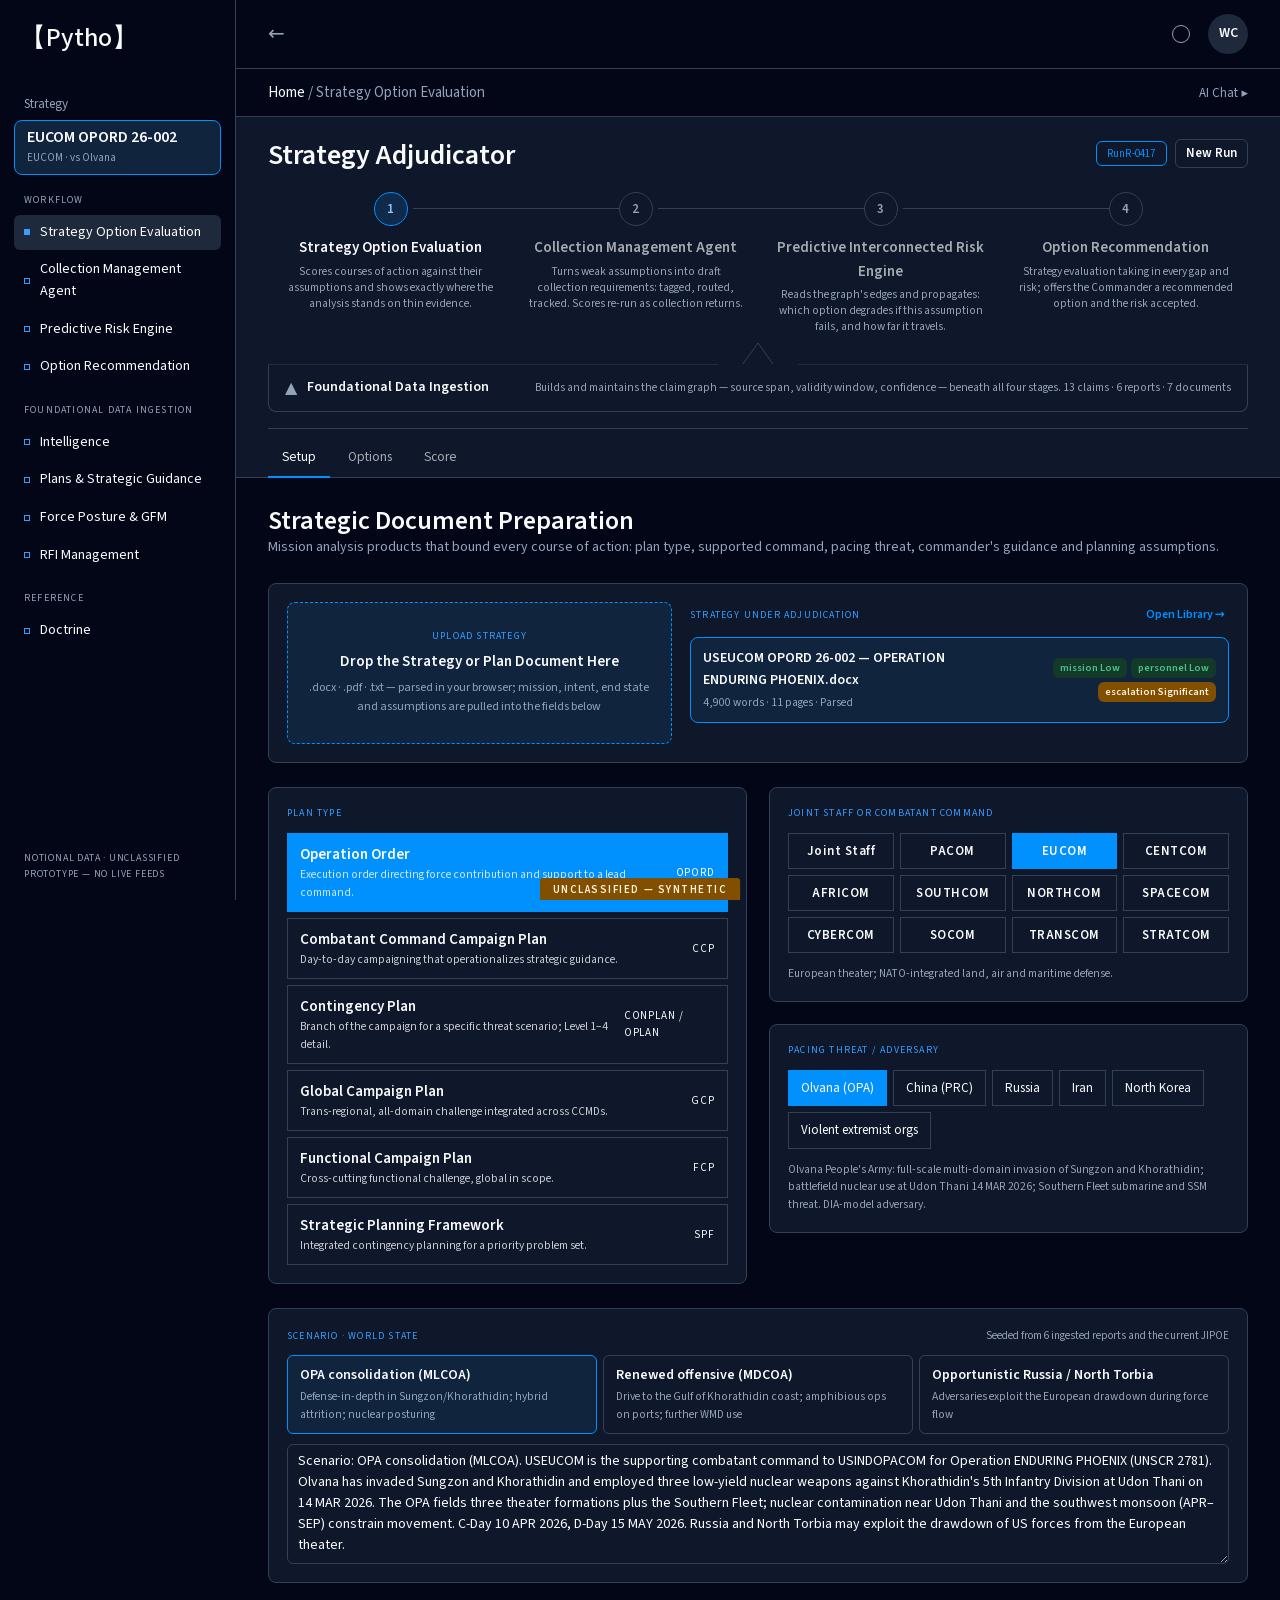
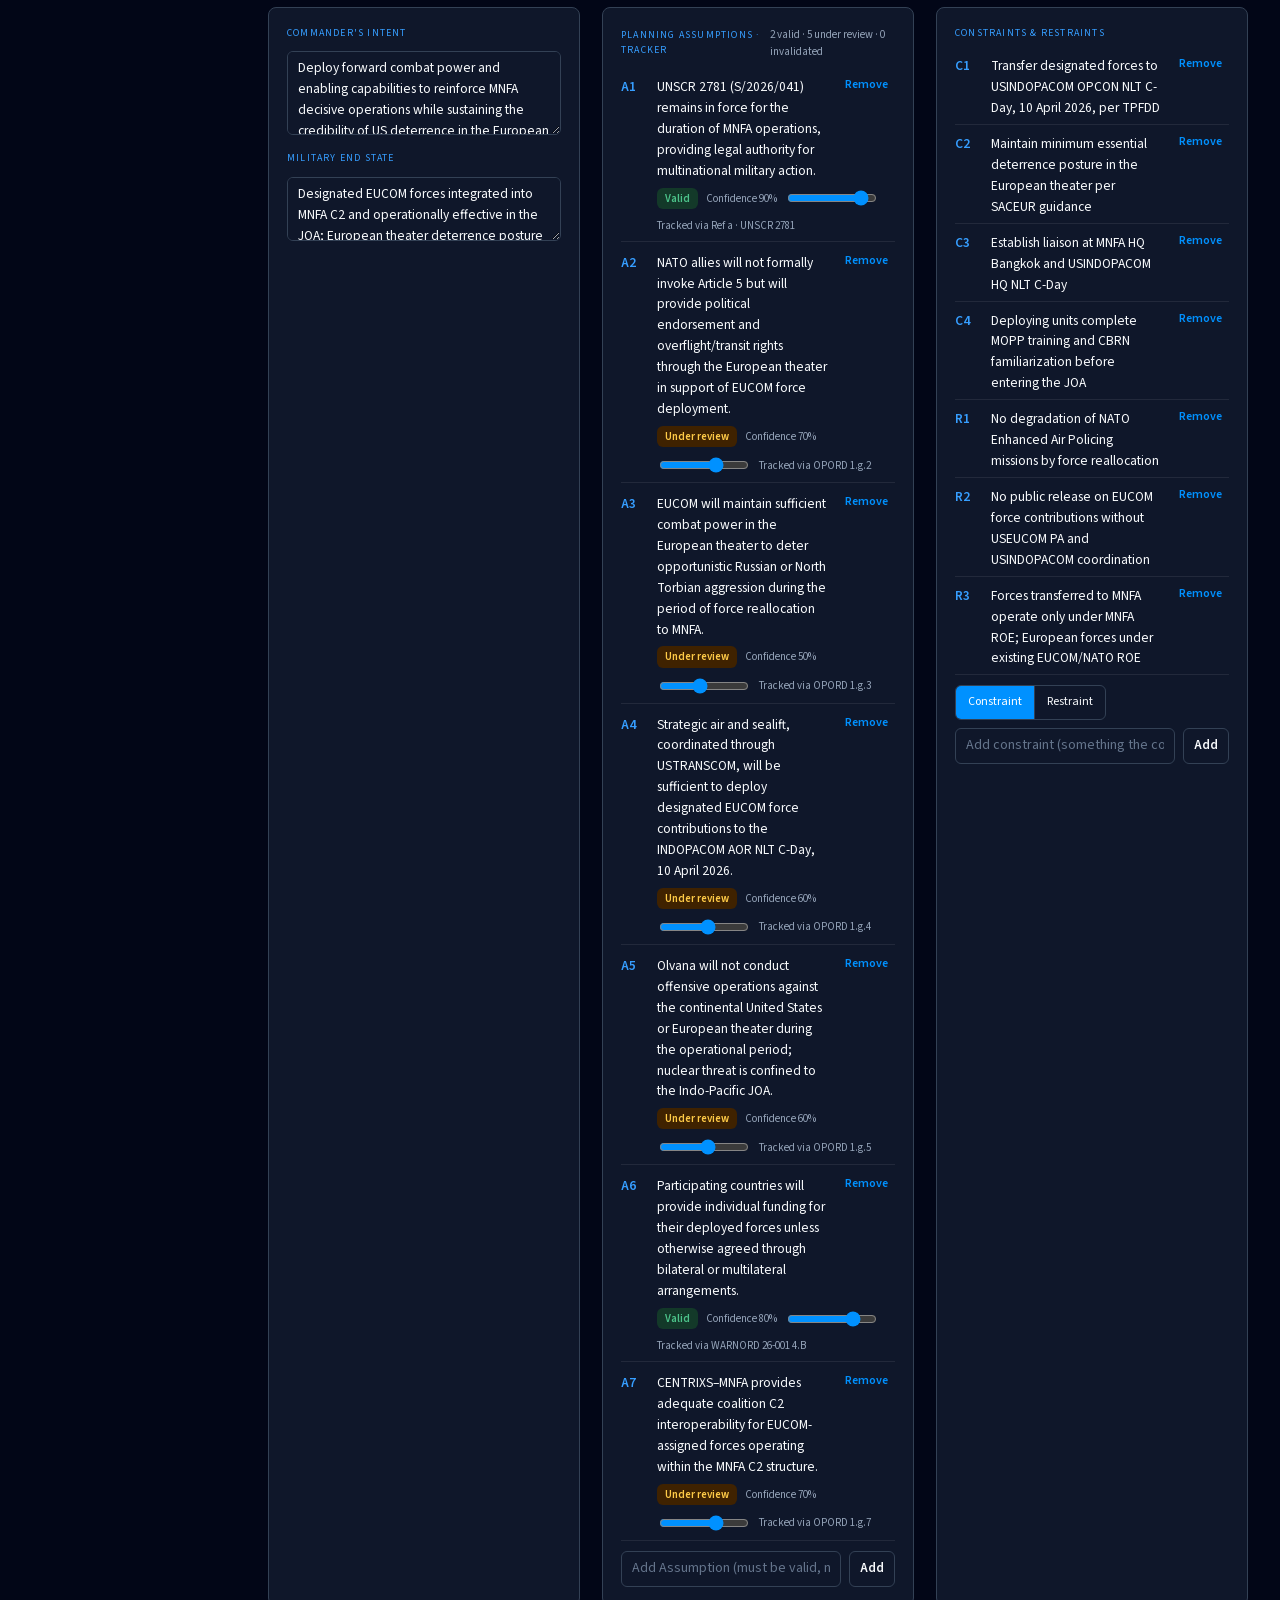
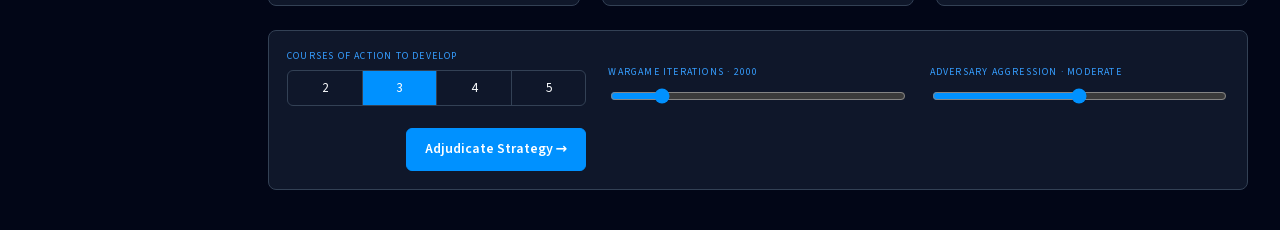
==== app/ui/index.html @ 92995403 "P0: workbench foundation — precheck, backend adapter and contracts, recovered UI — gate PASSED Prech" ====
<!DOCTYPE html>
<html lang="en">
<head>
<meta charset="utf-8">
<meta name="viewport" content="width=device-width, initial-scale=1">
<title></title>

<!-- Recovered design-system CSS, in the document order the artifact used:
     tokens + Barlow faces, then the Source Sans 3 faces, then the app's
     own overrides. Byte-identical to the artifact's three <style> islands
     apart from the font url() rewrites. -->
<link rel="stylesheet" href="./src/styles/01-industry-tokens.css">
<link rel="stylesheet" href="./src/styles/02-source-sans-3.css">
<link rel="stylesheet" href="./src/styles/03-app-overrides.css">

<style>
  /* Page chrome added during recovery — not part of the artifact. */
  #classification-marking {
    position: fixed; left: 50%; bottom: 0; transform: translateX(-50%);
    z-index: 2147483647; pointer-events: none;
    font: 600 11px/1 var(--font-body, system-ui, sans-serif);
    letter-spacing: .14em; text-transform: uppercase;
    color: rgb(254, 243, 221); background: rgb(130, 78, 0);
    border: 1px solid rgb(130, 78, 0); border-bottom: 0;
    border-radius: 4px 4px 0 0; padding: 5px 12px;
  }
</style>

<!-- React 18.3.1 UMD, vendored and pinned. Loading them here makes
     dc-runtime's loadReactUmd() short-circuit, so nothing is fetched from
     a CDN and the page works offline. -->
<script src="./vendor/react.production.min.js"></script>
<script src="./vendor/react-dom.production.min.js"></script>
<!-- @ds-bundle stub for the "Industry_indust" design-system namespace.
     Declares no components; kept because the artifact shipped it. -->
<script src="./vendor/ds-bundle-industry.js"></script>

<script src="./src/branding.js"></script>
<script src="./src/boot.js" defer></script>
</head>
<body>
<div id="classification-marking" role="note"></div>
<!-- boot.js fills this from src/app.dc.html, then loads vendor/dc-runtime.js,
     which compiles the template and replaces this element with #dc-root. -->
<x-dc></x-dc>
</body>
</html>
---- app/ui/src/styles/01-industry-tokens.css ----
/* Industry — design-system tokens and component classes. This file is the source of truth for the system's look; retune it here and see readme.md. */
/* vietnamese */
@font-face {
  font-family: 'Barlow';
  font-style: normal;
  font-weight: 400;
  font-display: swap;
  src: url("../../assets/fonts/barlow-400-vietnamese.woff2") format('woff2');
  unicode-range: U+0102-0103, U+0110-0111, U+0128-0129, U+0168-0169, U+01A0-01A1, U+01AF-01B0, U+0300-0301, U+0303-0304, U+0308-0309, U+0323, U+0329, U+1EA0-1EF9, U+20AB;
}
/* latin-ext */
@font-face {
  font-family: 'Barlow';
  font-style: normal;
  font-weight: 400;
  font-display: swap;
  src: url("../../assets/fonts/barlow-400-latin-ext.woff2") format('woff2');
  unicode-range: U+0100-02BA, U+02BD-02C5, U+02C7-02CC, U+02CE-02D7, U+02DD-02FF, U+0304, U+0308, U+0329, U+1D00-1DBF, U+1E00-1E9F, U+1EF2-1EFF, U+2020, U+20A0-20AB, U+20AD-20C0, U+2113, U+2C60-2C7F, U+A720-A7FF;
}
/* latin */
@font-face {
  font-family: 'Barlow';
  font-style: normal;
  font-weight: 400;
  font-display: swap;
  src: url("../../assets/fonts/barlow-400-latin.woff2") format('woff2');
  unicode-range: U+0000-00FF, U+0131, U+0152-0153, U+02BB-02BC, U+02C6, U+02DA, U+02DC, U+0304, U+0308, U+0329, U+2000-206F, U+20AC, U+2122, U+2191, U+2193, U+2212, U+2215, U+FEFF, U+FFFD;
}
/* vietnamese */
@font-face {
  font-family: 'Barlow';
  font-style: normal;
  font-weight: 500;
  font-display: swap;
  src: url("../../assets/fonts/barlow-500-vietnamese.woff2") format('woff2');
  unicode-range: U+0102-0103, U+0110-0111, U+0128-0129, U+0168-0169, U+01A0-01A1, U+01AF-01B0, U+0300-0301, U+0303-0304, U+0308-0309, U+0323, U+0329, U+1EA0-1EF9, U+20AB;
}
/* latin-ext */
@font-face {
  font-family: 'Barlow';
  font-style: normal;
  font-weight: 500;
  font-display: swap;
  src: url("../../assets/fonts/barlow-500-latin-ext.woff2") format('woff2');
  unicode-range: U+0100-02BA, U+02BD-02C5, U+02C7-02CC, U+02CE-02D7, U+02DD-02FF, U+0304, U+0308, U+0329, U+1D00-1DBF, U+1E00-1E9F, U+1EF2-1EFF, U+2020, U+20A0-20AB, U+20AD-20C0, U+2113, U+2C60-2C7F, U+A720-A7FF;
}
/* latin */
@font-face {
  font-family: 'Barlow';
  font-style: normal;
  font-weight: 500;
  font-display: swap;
  src: url("../../assets/fonts/barlow-500-latin.woff2") format('woff2');
  unicode-range: U+0000-00FF, U+0131, U+0152-0153, U+02BB-02BC, U+02C6, U+02DA, U+02DC, U+0304, U+0308, U+0329, U+2000-206F, U+20AC, U+2122, U+2191, U+2193, U+2212, U+2215, U+FEFF, U+FFFD;
}
/* vietnamese */
@font-face {
  font-family: 'Barlow';
  font-style: normal;
  font-weight: 700;
  font-display: swap;
  src: url("../../assets/fonts/barlow-700-vietnamese.woff2") format('woff2');
  unicode-range: U+0102-0103, U+0110-0111, U+0128-0129, U+0168-0169, U+01A0-01A1, U+01AF-01B0, U+0300-0301, U+0303-0304, U+0308-0309, U+0323, U+0329, U+1EA0-1EF9, U+20AB;
}
/* latin-ext */
@font-face {
  font-family: 'Barlow';
  font-style: normal;
  font-weight: 700;
  font-display: swap;
  src: url("../../assets/fonts/barlow-700-latin-ext.woff2") format('woff2');
  unicode-range: U+0100-02BA, U+02BD-02C5, U+02C7-02CC, U+02CE-02D7, U+02DD-02FF, U+0304, U+0308, U+0329, U+1D00-1DBF, U+1E00-1E9F, U+1EF2-1EFF, U+2020, U+20A0-20AB, U+20AD-20C0, U+2113, U+2C60-2C7F, U+A720-A7FF;
}
/* latin */
@font-face {
  font-family: 'Barlow';
  font-style: normal;
  font-weight: 700;
  font-display: swap;
  src: url("../../assets/fonts/barlow-700-latin.woff2") format('woff2');
  unicode-range: U+0000-00FF, U+0131, U+0152-0153, U+02BB-02BC, U+02C6, U+02DA, U+02DC, U+0304, U+0308, U+0329, U+2000-206F, U+20AC, U+2122, U+2191, U+2193, U+2212, U+2215, U+FEFF, U+FFFD;
}
/* vietnamese */
@font-face {
  font-family: 'Barlow Condensed';
  font-style: normal;
  font-weight: 400;
  font-display: swap;
  src: url("../../assets/fonts/barlow-condensed-400-vietnamese.woff2") format('woff2');
  unicode-range: U+0102-0103, U+0110-0111, U+0128-0129, U+0168-0169, U+01A0-01A1, U+01AF-01B0, U+0300-0301, U+0303-0304, U+0308-0309, U+0323, U+0329, U+1EA0-1EF9, U+20AB;
}
/* latin-ext */
@font-face {
  font-family: 'Barlow Condensed';
  font-style: normal;
  font-weight: 400;
  font-display: swap;
  src: url("../../assets/fonts/barlow-condensed-400-latin-ext.woff2") format('woff2');
  unicode-range: U+0100-02BA, U+02BD-02C5, U+02C7-02CC, U+02CE-02D7, U+02DD-02FF, U+0304, U+0308, U+0329, U+1D00-1DBF, U+1E00-1E9F, U+1EF2-1EFF, U+2020, U+20A0-20AB, U+20AD-20C0, U+2113, U+2C60-2C7F, U+A720-A7FF;
}
/* latin */
@font-face {
  font-family: 'Barlow Condensed';
  font-style: normal;
  font-weight: 400;
  font-display: swap;
  src: url("../../assets/fonts/barlow-condensed-400-latin.woff2") format('woff2');
  unicode-range: U+0000-00FF, U+0131, U+0152-0153, U+02BB-02BC, U+02C6, U+02DA, U+02DC, U+0304, U+0308, U+0329, U+2000-206F, U+20AC, U+2122, U+2191, U+2193, U+2212, U+2215, U+FEFF, U+FFFD;
}
/* vietnamese */
@font-face {
  font-family: 'Barlow Condensed';
  font-style: normal;
  font-weight: 600;
  font-display: swap;
  src: url("../../assets/fonts/barlow-condensed-600-vietnamese.woff2") format('woff2');
  unicode-range: U+0102-0103, U+0110-0111, U+0128-0129, U+0168-0169, U+01A0-01A1, U+01AF-01B0, U+0300-0301, U+0303-0304, U+0308-0309, U+0323, U+0329, U+1EA0-1EF9, U+20AB;
}
/* latin-ext */
@font-face {
  font-family: 'Barlow Condensed';
  font-style: normal;
  font-weight: 600;
  font-display: swap;
  src: url("../../assets/fonts/barlow-condensed-600-latin-ext.woff2") format('woff2');
  unicode-range: U+0100-02BA, U+02BD-02C5, U+02C7-02CC, U+02CE-02D7, U+02DD-02FF, U+0304, U+0308, U+0329, U+1D00-1DBF, U+1E00-1E9F, U+1EF2-1EFF, U+2020, U+20A0-20AB, U+20AD-20C0, U+2113, U+2C60-2C7F, U+A720-A7FF;
}
/* latin */
@font-face {
  font-family: 'Barlow Condensed';
  font-style: normal;
  font-weight: 600;
  font-display: swap;
  src: url("../../assets/fonts/barlow-condensed-600-latin.woff2") format('woff2');
  unicode-range: U+0000-00FF, U+0131, U+0152-0153, U+02BB-02BC, U+02C6, U+02DA, U+02DC, U+0304, U+0308, U+0329, U+2000-206F, U+20AC, U+2122, U+2191, U+2193, U+2212, U+2215, U+FEFF, U+FFFD;
}


:root {
  --color-bg: #f2f2f3;
  --color-surface: #e9e9ea;
  --color-text: #1d1f20;
  --color-accent: #5980a6;
  --color-accent-2: #728fab;
  --color-divider: color-mix(in srgb, #1d1f20 16%, transparent);

  /* Tonal ramps — generated in OKLCH on one shared lightness scale, so the
     same step of any role matches the others in visual value. */
  --color-neutral-100: #f5f5f8;
  --color-neutral-200: #e7e7ea;
  --color-neutral-300: #d4d4d7;
  --color-neutral-400: #b7b7ba;
  --color-neutral-500: #98989b;
  --color-neutral-600: #7a7a7d;
  --color-neutral-700: #5d5d60;
  --color-neutral-800: #424244;
  --color-neutral-900: #2b2b2d;

  --color-accent-100: #eef6ff;
  --color-accent-200: #d6ebff;
  --color-accent-300: #b5d9fd;
  --color-accent-400: #94bce3;
  --color-accent-500: #749dc4;
  --color-accent-600: #597ea3;
  --color-accent-700: #416180;
  --color-accent-800: #2c455d;
  --color-accent-900: #1d2d3d;

  --color-accent-2-100: #eef6ff;
  --color-accent-2-200: #d6ebff;
  --color-accent-2-300: #bdd8f2;
  --color-accent-2-400: #9ebbd8;
  --color-accent-2-500: #7e9cb8;
  --color-accent-2-600: #627d98;
  --color-accent-2-700: #486077;
  --color-accent-2-800: #314457;
  --color-accent-2-900: #1f2d3a;

  --font-heading: "Barlow Condensed", system-ui, sans-serif;
  --font-heading-weight: 600;
  --font-body: "Barlow", system-ui, sans-serif;

  --space-1: 3.4px;
  --space-2: 6.8px;
  --space-3: 10.2px;
  --space-4: 13.6px;
  --space-6: 20.4px;
  --space-8: 27.2px;

  --radius-sm: 2px;
  --radius-md: 4px;
  --radius-lg: 7px;

  /* Elevation — derived from the ground: soft ink-tinted shadows on a
     light theme, a hairline edge + ambient darkness on a dark one. */
  --shadow-sm: 0 1px 2px color-mix(in srgb, #2b2b2d 14%, transparent);
  --shadow-md: 0 3px 10px color-mix(in srgb, #2b2b2d 16%, transparent);
  --shadow-lg: 0 12px 32px color-mix(in srgb, #2b2b2d 22%, transparent);
}

body {
  background: var(--color-bg);
  color: var(--color-text);
  font-family: var(--font-body);
}
h1, h2, h3, h4 { font-family: var(--font-heading); font-weight: var(--font-heading-weight); }

.blueprint {
  position: relative;
  border: 1px solid var(--color-divider);
  border-radius: 0;
}
/* The overlay image treatments (halftone, duotone) clip their overlay
   (overflow:hidden); a blueprint wrapper draws its registration marks
   outside the box, so when both classes share a wrapper the frame must
   win. */
.blueprint.halftone, .blueprint.plate, .blueprint.duotone { overflow: visible; }
.blueprint > .corner {
  position: absolute; width: 11px; height: 11px;
  color: color-mix(in srgb, var(--color-text) 55%, transparent);
}
.blueprint > .corner::before, .blueprint > .corner::after {
  content: ""; position: absolute; background: currentColor;
}
.blueprint > .corner::before { left: 5px; top: 0; width: 1px; height: 100%; }
.blueprint > .corner::after  { top: 5px; left: 0; width: 100%; height: 1px; }
.blueprint > .corner.tl { top: -6px; left: -6px; }
.blueprint > .corner.tr { top: -6px; right: -6px; }
.blueprint > .corner.bl { bottom: -6px; left: -6px; }
.blueprint > .corner.br { bottom: -6px; right: -6px; }

.duotone{position:relative;overflow:hidden}
.duotone::after{content:"";position:absolute;inset:0;pointer-events:none;
  background:var(--color-accent);mix-blend-mode:color}

/* ══════════════════════════════════════════════════════════════════════════
   Components — built with the tokens above. Plain CSS
   on plain HTML: no JavaScript, no build step. Each class is documented in
   readme.md and demonstrated in foundations/ and components/.
   ══════════════════════════════════════════════════════════════════════ */

*, *::before, *::after { box-sizing: border-box; }
body { margin: 0; font-size: 15px; line-height: 1.55; font-weight: 400; }
h1, h2, h3, h4, h5, h6 {
  font-family: var(--font-heading); font-weight: var(--font-heading-weight);
  line-height: 1.12; letter-spacing: -0.015em; margin: 0 0 var(--space-2);
}
h1 { font-size: 42px; }
h2 { font-size: 32px; }
h3 { font-size: 25px; }
h4 { font-size: 20px; }
h5 { font-size: 16px; }
h6 { font-size: 13px; }
h6 { letter-spacing: 0.08em; text-transform: uppercase; }
p { margin: 0 0 var(--space-3); }
a { color: var(--color-accent); text-underline-offset: 3px; }
img { display: block; max-width: 100%; }
figure { margin: 0; }
figcaption {
  font-size: 11px; margin-top: var(--space-1);
  color: color-mix(in srgb, var(--color-text) 55%, transparent);
}
.text-muted { color: color-mix(in srgb, var(--color-text) 55%, transparent); }
:focus { outline: none; }
:focus-visible { outline: 2px solid var(--color-accent); outline-offset: 2px; }
::selection { background: color-mix(in srgb, var(--color-accent) 30%, transparent); }

/* — rules — */
.hr {
  height: 1px; border: 0; margin: var(--space-4) 0;
  background: var(--color-divider);
}

/* — buttons — */
.btn {
  display: inline-flex; align-items: center; justify-content: center; gap: 6px;
  cursor: pointer; text-decoration: none;
  font-family: var(--font-heading); font-weight: var(--font-heading-weight);
  font-size: 13px; line-height: 1.2; color: var(--color-text);
  background: transparent; border: 1px solid transparent;
  padding: calc(var(--space-2) * 0.85) var(--space-3);
  border-radius: var(--radius-md);
}
.btn svg { display: block; }
.btn:disabled { opacity: 0.45; cursor: not-allowed; }
.btn-primary { background: var(--color-accent); color: var(--color-bg); }
.btn-primary:hover { background: var(--color-accent-600); }
.btn-primary:active { background: var(--color-accent-700); }
.btn-secondary { border-color: var(--color-divider); }
.btn-secondary:hover { background: color-mix(in srgb, var(--color-text) 7%, transparent); }
.btn-secondary:active { background: color-mix(in srgb, var(--color-text) 14%, transparent); }
.btn-ghost { color: var(--color-accent); padding-inline: var(--space-1); }
.btn-ghost:hover { background: color-mix(in srgb, var(--color-accent) 10%, transparent); }
.btn-ghost:active { background: color-mix(in srgb, var(--color-accent) 18%, transparent); }
.btn-icon { width: 34px; height: 34px; padding: 0; }
.btn-block { width: 100%; margin-top: var(--space-2); }

/* — forms — */
.field > label {
  display: block; font-size: 12px; margin-bottom: 5px;
  color: color-mix(in srgb, var(--color-text) 70%, transparent);
}
.input {
  width: 100%; min-height: 36px; padding: 6px 10px; font: inherit;
  font-size: 14px; color: var(--color-text); caret-color: var(--color-accent);
  background: var(--color-surface);
  border: 1px solid var(--color-divider); border-radius: var(--radius-md);
}
.input:hover { border-color: color-mix(in srgb, var(--color-text) 45%, transparent); }
.input:focus-visible { border-color: var(--color-accent); outline-offset: 0; }
textarea.input { min-height: 90px; resize: vertical; }
.radio { display: inline-flex; align-items: center; gap: 8px; cursor: pointer; font-size: 14px; }
.radio input, .seg-opt input {
  position: absolute; opacity: 0; width: 0; height: 0; pointer-events: none;
}
.radio .dot {
  width: 16px; height: 16px; flex: none; border-radius: 50%;
  border: 1.5px solid var(--color-divider);
}
.radio:hover .dot { border-color: var(--color-accent); }
.radio input:checked + .dot {
  border-color: var(--color-accent); background: var(--color-accent);
  box-shadow: inset 0 0 0 4px var(--color-bg);
}
.radio input:focus-visible + .dot { outline: 2px solid var(--color-accent); outline-offset: 2px; }
.seg {
  display: inline-flex; overflow: hidden;
  border: 1px solid var(--color-divider); border-radius: var(--radius-md);
}
.seg-opt {
  display: inline-flex; align-items: center; gap: 6px;
  padding: 7px 12px; font-size: 13px; cursor: pointer;
}
.seg-opt + .seg-opt { border-left: 1px solid var(--color-divider); }
.seg-opt:has(input:checked) { background: var(--color-accent); color: var(--color-bg); }
.seg-opt:not(:has(input:checked)):hover { background: color-mix(in srgb, var(--color-text) 7%, transparent); }
.seg-opt:has(input:focus-visible) { outline: 2px solid var(--color-accent); outline-offset: -2px; }

/* — cards — */
.card {
  display: flex; flex-direction: column; gap: var(--space-2);
  padding: var(--space-3); border-radius: var(--radius-md); background: var(--color-surface);
}
.card-kicker { font-size: 10px; letter-spacing: 0.1em; text-transform: uppercase; color: var(--color-accent); }
.card-title {
  font-family: var(--font-heading); font-weight: var(--font-heading-weight);
  font-size: 17px; line-height: 1.2;
}
.card-body { margin: 0; font-size: 13px; opacity: 0.8; flex: 1; }
.card-meta {
  display: flex; align-items: center; gap: 6px; font-size: 11px;
  color: color-mix(in srgb, var(--color-text) 50%, transparent);
}
.elev-sm { box-shadow: var(--shadow-sm); }
.elev-md { box-shadow: var(--shadow-md); }
.elev-lg { box-shadow: var(--shadow-lg); }

/* — tags — */
.tag {
  display: inline-flex; align-items: center; font-size: 11px;
  letter-spacing: 0.02em; padding: 3px 10px;
  border-radius: calc(var(--radius-md) * 0.75);
}
.tag-accent { background: var(--color-accent-100); color: var(--color-accent-800); }
.tag-accent-2 { background: var(--color-accent-2-100); color: var(--color-accent-2-800); }
.tag-neutral { background: var(--color-neutral-100); color: var(--color-neutral-800); }
.tag-outline { border: 1px solid var(--color-accent); color: var(--color-accent); }

/* — navigation — */
.nav {
  display: flex; align-items: center; gap: var(--space-4);
  padding: var(--space-3) var(--space-4);
  border-bottom: none;
}
.nav-brand {
  font-family: var(--font-heading); font-weight: var(--font-heading-weight);
  font-size: 18px; margin-right: auto;
}
.nav a { color: inherit; text-decoration: none; font-size: 14px; }
.nav a:hover, .nav a[aria-current='page'] { color: var(--color-accent); }

/* — tables — */
.table { width: 100%; border-collapse: collapse; font-size: 14px; }
.table th {
  text-align: left; font-size: 11px; letter-spacing: 0.08em; text-transform: uppercase;
  color: color-mix(in srgb, var(--color-text) 60%, transparent);
  padding: var(--space-2); border-bottom: 1px solid var(--color-divider);
}
.table td {
  padding: var(--space-2);
  border-bottom: 1px solid color-mix(in srgb, var(--color-text) 8%, transparent);
}
.table tbody tr:hover { background: color-mix(in srgb, var(--color-text) 4%, transparent); }

/* — dialog — */
.dialog-backdrop {
  position: fixed; inset: 0; display: grid; place-items: center;
  padding: var(--space-4);
  background: color-mix(in srgb, var(--color-neutral-900) 50%, transparent);
}
.dialog {
  width: min(440px, 100%); display: flex; flex-direction: column; gap: var(--space-3);
  padding: var(--space-4); border-radius: var(--radius-lg);
  background: var(--color-surface); box-shadow: var(--shadow-lg);
}
.dialog-title {
  font-family: var(--font-heading); font-weight: var(--font-heading-weight);
  font-size: 20px;
}
.dialog-body { font-size: 14px; opacity: 0.85; }
.dialog-actions { display: flex; justify-content: flex-end; gap: var(--space-2); margin-top: var(--space-2); }

/* — blueprint frame: components are wireframe objects (see .blueprint
     and .corner above) — square, transparent, hairline-bordered — */
.card, .btn, .input, .tag, .seg, .dialog { border-radius: 0; }
.card, .dialog { background: transparent; border: 1px solid var(--color-divider); }
.btn { border: 1px solid var(--color-divider); }
.btn-primary { border-color: var(--color-accent); }
.btn-ghost { border-color: transparent; }
---- app/ui/src/styles/02-source-sans-3.css ----
/* cyrillic-ext */
@font-face {
  font-family: 'Source Sans 3';
  font-style: normal;
  font-weight: 400;
  font-display: swap;
  src: url("../../assets/fonts/source-sans-3-cyrillic-ext.woff2") format('woff2');
  unicode-range: U+0460-052F, U+1C80-1C8A, U+20B4, U+2DE0-2DFF, U+A640-A69F, U+FE2E-FE2F;
}
/* cyrillic */
@font-face {
  font-family: 'Source Sans 3';
  font-style: normal;
  font-weight: 400;
  font-display: swap;
  src: url("../../assets/fonts/source-sans-3-cyrillic.woff2") format('woff2');
  unicode-range: U+0301, U+0400-045F, U+0490-0491, U+04B0-04B1, U+2116;
}
/* greek-ext */
@font-face {
  font-family: 'Source Sans 3';
  font-style: normal;
  font-weight: 400;
  font-display: swap;
  src: url("../../assets/fonts/source-sans-3-greek-ext.woff2") format('woff2');
  unicode-range: U+1F00-1FFF;
}
/* greek */
@font-face {
  font-family: 'Source Sans 3';
  font-style: normal;
  font-weight: 400;
  font-display: swap;
  src: url("../../assets/fonts/source-sans-3-greek.woff2") format('woff2');
  unicode-range: U+0370-0377, U+037A-037F, U+0384-038A, U+038C, U+038E-03A1, U+03A3-03FF;
}
/* vietnamese */
@font-face {
  font-family: 'Source Sans 3';
  font-style: normal;
  font-weight: 400;
  font-display: swap;
  src: url("../../assets/fonts/source-sans-3-vietnamese.woff2") format('woff2');
  unicode-range: U+0102-0103, U+0110-0111, U+0128-0129, U+0168-0169, U+01A0-01A1, U+01AF-01B0, U+0300-0301, U+0303-0304, U+0308-0309, U+0323, U+0329, U+1EA0-1EF9, U+20AB;
}
/* latin-ext */
@font-face {
  font-family: 'Source Sans 3';
  font-style: normal;
  font-weight: 400;
  font-display: swap;
  src: url("../../assets/fonts/source-sans-3-latin-ext.woff2") format('woff2');
  unicode-range: U+0100-02BA, U+02BD-02C5, U+02C7-02CC, U+02CE-02D7, U+02DD-02FF, U+0304, U+0308, U+0329, U+1D00-1DBF, U+1E00-1E9F, U+1EF2-1EFF, U+2020, U+20A0-20AB, U+20AD-20C0, U+2113, U+2C60-2C7F, U+A720-A7FF;
}
/* latin */
@font-face {
  font-family: 'Source Sans 3';
  font-style: normal;
  font-weight: 400;
  font-display: swap;
  src: url("../../assets/fonts/source-sans-3-latin.woff2") format('woff2');
  unicode-range: U+0000-00FF, U+0131, U+0152-0153, U+02BB-02BC, U+02C6, U+02DA, U+02DC, U+0304, U+0308, U+0329, U+2000-206F, U+20AC, U+2122, U+2191, U+2193, U+2212, U+2215, U+FEFF, U+FFFD;
}
/* cyrillic-ext */
@font-face {
  font-family: 'Source Sans 3';
  font-style: normal;
  font-weight: 500;
  font-display: swap;
  src: url("../../assets/fonts/source-sans-3-cyrillic-ext.woff2") format('woff2');
  unicode-range: U+0460-052F, U+1C80-1C8A, U+20B4, U+2DE0-2DFF, U+A640-A69F, U+FE2E-FE2F;
}
/* cyrillic */
@font-face {
  font-family: 'Source Sans 3';
  font-style: normal;
  font-weight: 500;
  font-display: swap;
  src: url("../../assets/fonts/source-sans-3-cyrillic.woff2") format('woff2');
  unicode-range: U+0301, U+0400-045F, U+0490-0491, U+04B0-04B1, U+2116;
}
/* greek-ext */
@font-face {
  font-family: 'Source Sans 3';
  font-style: normal;
  font-weight: 500;
  font-display: swap;
  src: url("../../assets/fonts/source-sans-3-greek-ext.woff2") format('woff2');
  unicode-range: U+1F00-1FFF;
}
/* greek */
@font-face {
  font-family: 'Source Sans 3';
  font-style: normal;
  font-weight: 500;
  font-display: swap;
  src: url("../../assets/fonts/source-sans-3-greek.woff2") format('woff2');
  unicode-range: U+0370-0377, U+037A-037F, U+0384-038A, U+038C, U+038E-03A1, U+03A3-03FF;
}
/* vietnamese */
@font-face {
  font-family: 'Source Sans 3';
  font-style: normal;
  font-weight: 500;
  font-display: swap;
  src: url("../../assets/fonts/source-sans-3-vietnamese.woff2") format('woff2');
  unicode-range: U+0102-0103, U+0110-0111, U+0128-0129, U+0168-0169, U+01A0-01A1, U+01AF-01B0, U+0300-0301, U+0303-0304, U+0308-0309, U+0323, U+0329, U+1EA0-1EF9, U+20AB;
}
/* latin-ext */
@font-face {
  font-family: 'Source Sans 3';
  font-style: normal;
  font-weight: 500;
  font-display: swap;
  src: url("../../assets/fonts/source-sans-3-latin-ext.woff2") format('woff2');
  unicode-range: U+0100-02BA, U+02BD-02C5, U+02C7-02CC, U+02CE-02D7, U+02DD-02FF, U+0304, U+0308, U+0329, U+1D00-1DBF, U+1E00-1E9F, U+1EF2-1EFF, U+2020, U+20A0-20AB, U+20AD-20C0, U+2113, U+2C60-2C7F, U+A720-A7FF;
}
/* latin */
@font-face {
  font-family: 'Source Sans 3';
  font-style: normal;
  font-weight: 500;
  font-display: swap;
  src: url("../../assets/fonts/source-sans-3-latin.woff2") format('woff2');
  unicode-range: U+0000-00FF, U+0131, U+0152-0153, U+02BB-02BC, U+02C6, U+02DA, U+02DC, U+0304, U+0308, U+0329, U+2000-206F, U+20AC, U+2122, U+2191, U+2193, U+2212, U+2215, U+FEFF, U+FFFD;
}
/* cyrillic-ext */
@font-face {
  font-family: 'Source Sans 3';
  font-style: normal;
  font-weight: 600;
  font-display: swap;
  src: url("../../assets/fonts/source-sans-3-cyrillic-ext.woff2") format('woff2');
  unicode-range: U+0460-052F, U+1C80-1C8A, U+20B4, U+2DE0-2DFF, U+A640-A69F, U+FE2E-FE2F;
}
/* cyrillic */
@font-face {
  font-family: 'Source Sans 3';
  font-style: normal;
  font-weight: 600;
  font-display: swap;
  src: url("../../assets/fonts/source-sans-3-cyrillic.woff2") format('woff2');
  unicode-range: U+0301, U+0400-045F, U+0490-0491, U+04B0-04B1, U+2116;
}
/* greek-ext */
@font-face {
  font-family: 'Source Sans 3';
  font-style: normal;
  font-weight: 600;
  font-display: swap;
  src: url("../../assets/fonts/source-sans-3-greek-ext.woff2") format('woff2');
  unicode-range: U+1F00-1FFF;
}
/* greek */
@font-face {
  font-family: 'Source Sans 3';
  font-style: normal;
  font-weight: 600;
  font-display: swap;
  src: url("../../assets/fonts/source-sans-3-greek.woff2") format('woff2');
  unicode-range: U+0370-0377, U+037A-037F, U+0384-038A, U+038C, U+038E-03A1, U+03A3-03FF;
}
/* vietnamese */
@font-face {
  font-family: 'Source Sans 3';
  font-style: normal;
  font-weight: 600;
  font-display: swap;
  src: url("../../assets/fonts/source-sans-3-vietnamese.woff2") format('woff2');
  unicode-range: U+0102-0103, U+0110-0111, U+0128-0129, U+0168-0169, U+01A0-01A1, U+01AF-01B0, U+0300-0301, U+0303-0304, U+0308-0309, U+0323, U+0329, U+1EA0-1EF9, U+20AB;
}
/* latin-ext */
@font-face {
  font-family: 'Source Sans 3';
  font-style: normal;
  font-weight: 600;
  font-display: swap;
  src: url("../../assets/fonts/source-sans-3-latin-ext.woff2") format('woff2');
  unicode-range: U+0100-02BA, U+02BD-02C5, U+02C7-02CC, U+02CE-02D7, U+02DD-02FF, U+0304, U+0308, U+0329, U+1D00-1DBF, U+1E00-1E9F, U+1EF2-1EFF, U+2020, U+20A0-20AB, U+20AD-20C0, U+2113, U+2C60-2C7F, U+A720-A7FF;
}
/* latin */
@font-face {
  font-family: 'Source Sans 3';
  font-style: normal;
  font-weight: 600;
  font-display: swap;
  src: url("../../assets/fonts/source-sans-3-latin.woff2") format('woff2');
  unicode-range: U+0000-00FF, U+0131, U+0152-0153, U+02BB-02BC, U+02C6, U+02DA, U+02DC, U+0304, U+0308, U+0329, U+2000-206F, U+20AC, U+2122, U+2191, U+2193, U+2212, U+2215, U+FEFF, U+FFFD;
}
/* cyrillic-ext */
@font-face {
  font-family: 'Source Sans 3';
  font-style: normal;
  font-weight: 700;
  font-display: swap;
  src: url("../../assets/fonts/source-sans-3-cyrillic-ext.woff2") format('woff2');
  unicode-range: U+0460-052F, U+1C80-1C8A, U+20B4, U+2DE0-2DFF, U+A640-A69F, U+FE2E-FE2F;
}
/* cyrillic */
@font-face {
  font-family: 'Source Sans 3';
  font-style: normal;
  font-weight: 700;
  font-display: swap;
  src: url("../../assets/fonts/source-sans-3-cyrillic.woff2") format('woff2');
  unicode-range: U+0301, U+0400-045F, U+0490-0491, U+04B0-04B1, U+2116;
}
/* greek-ext */
@font-face {
  font-family: 'Source Sans 3';
  font-style: normal;
  font-weight: 700;
  font-display: swap;
  src: url("../../assets/fonts/source-sans-3-greek-ext.woff2") format('woff2');
  unicode-range: U+1F00-1FFF;
}
/* greek */
@font-face {
  font-family: 'Source Sans 3';
  font-style: normal;
  font-weight: 700;
  font-display: swap;
  src: url("../../assets/fonts/source-sans-3-greek.woff2") format('woff2');
  unicode-range: U+0370-0377, U+037A-037F, U+0384-038A, U+038C, U+038E-03A1, U+03A3-03FF;
}
/* vietnamese */
@font-face {
  font-family: 'Source Sans 3';
  font-style: normal;
  font-weight: 700;
  font-display: swap;
  src: url("../../assets/fonts/source-sans-3-vietnamese.woff2") format('woff2');
  unicode-range: U+0102-0103, U+0110-0111, U+0128-0129, U+0168-0169, U+01A0-01A1, U+01AF-01B0, U+0300-0301, U+0303-0304, U+0308-0309, U+0323, U+0329, U+1EA0-1EF9, U+20AB;
}
/* latin-ext */
@font-face {
  font-family: 'Source Sans 3';
  font-style: normal;
  font-weight: 700;
  font-display: swap;
  src: url("../../assets/fonts/source-sans-3-latin-ext.woff2") format('woff2');
  unicode-range: U+0100-02BA, U+02BD-02C5, U+02C7-02CC, U+02CE-02D7, U+02DD-02FF, U+0304, U+0308, U+0329, U+1D00-1DBF, U+1E00-1E9F, U+1EF2-1EFF, U+2020, U+20A0-20AB, U+20AD-20C0, U+2113, U+2C60-2C7F, U+A720-A7FF;
}
/* latin */
@font-face {
  font-family: 'Source Sans 3';
  font-style: normal;
  font-weight: 700;
  font-display: swap;
  src: url("../../assets/fonts/source-sans-3-latin.woff2") format('woff2');
  unicode-range: U+0000-00FF, U+0131, U+0152-0153, U+02BB-02BC, U+02C6, U+02DA, U+02DC, U+0304, U+0308, U+0329, U+2000-206F, U+20AC, U+2122, U+2191, U+2193, U+2212, U+2215, U+FEFF, U+FFFD;
}
---- app/ui/src/styles/03-app-overrides.css ----
:root{--color-bg:rgb(2,6,23);--color-surface:rgb(15,23,42);--color-text:rgb(248,250,252);--color-accent:rgb(0,145,255);--color-divider:rgb(51,65,85);
      --color-neutral-100:rgb(30,41,59);--color-neutral-600:rgb(148,163,184);--color-neutral-700:rgb(148,163,184);--color-neutral-800:rgb(226,232,240);
      --color-accent-100:rgb(16,42,76);--color-accent-200:rgb(15,48,88);--color-accent-300:rgb(9,84,165);--color-accent-600:rgb(0,145,255);--color-accent-700:rgb(54,158,255);--color-accent-800:rgb(82,169,255);--color-accent-900:rgb(234,246,255);
      --font-heading:'Source Sans 3',system-ui,sans-serif;--font-body:'Source Sans 3',system-ui,sans-serif;--font-heading-weight:600}
    body{margin:0;background:var(--color-bg);color:var(--color-text);font-family:var(--font-body)}
    h1,h2,h3{letter-spacing:0}
    .blueprint{border-radius:8px;background:var(--color-surface)} .blueprint>.corner{display:none}
    .btn,.input,.tag,.seg{border-radius:6px} .input{background:rgb(15,23,42)} .input::placeholder{color:rgb(100,116,139)}
    .btn-primary,.btn-primary.blueprint{background:var(--color-accent);color:#fff} .btn-primary:hover{background:rgb(54,158,255)}
    .btn-secondary{background:rgb(15,23,42)} .btn-secondary:hover{background:rgb(30,41,59)}
    .seg-opt:has(input:checked){color:#fff} .table th{color:rgb(148,163,184)} .table tbody tr:hover{background:rgb(30,41,59)}
    a{color:var(--color-accent-700)} a:hover{color:var(--color-accent-900)}
    input[type=range]{accent-color:var(--color-accent)}
    @keyframes pulse{0%,100%{opacity:.35}50%{opacity:1}}
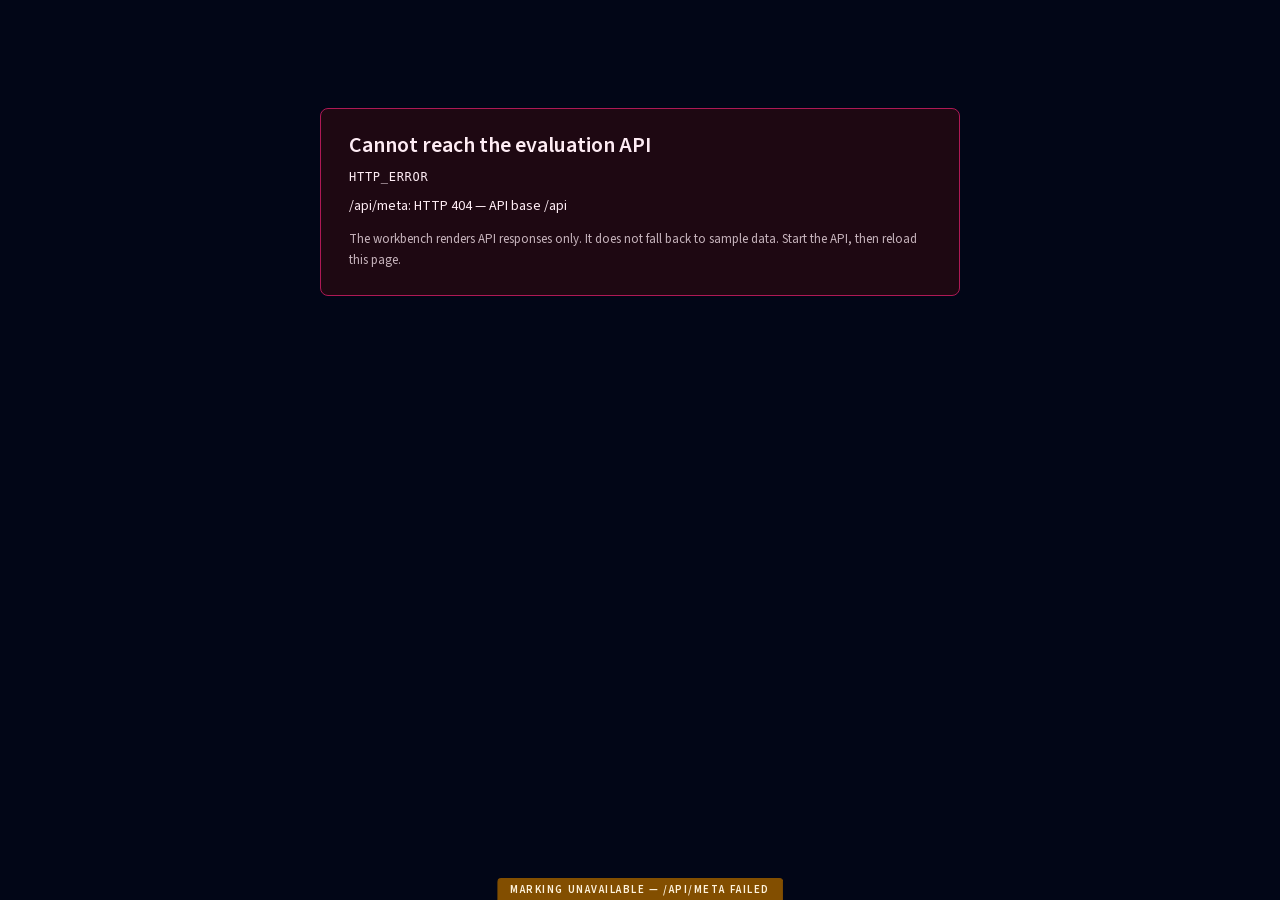
==== commit 72103d93: "first commit" ====
--- a/app/ui/index.html
+++ b/app/ui/index.html
@@ -24,6 +24,20 @@
     border: 1px solid rgb(130, 78, 0); border-bottom: 0;
     border-radius: 4px 4px 0 0; padding: 5px 12px;
   }
+  /* Shown instead of the app when GET /api/meta fails. */
+  #boot-error {
+    max-width: 640px; margin: 12vh auto; padding: 24px 28px;
+    border: 1px solid rgb(174, 25, 85); border-radius: 8px;
+    background: rgb(30, 8, 18); color: rgb(254, 236, 244);
+    font: 14px/1.6 var(--font-body, system-ui, sans-serif);
+  }
+  #boot-error h1 { font-size: 22px; margin: 0 0 10px; }
+  #boot-error .code {
+    margin: 0 0 8px; font-family: ui-monospace, SFMono-Regular, Menlo, monospace;
+    font-size: 12px; letter-spacing: .06em; text-transform: uppercase;
+  }
+  #boot-error .msg { margin: 0 0 12px; }
+  #boot-error .hint { margin: 0; opacity: .75; font-size: 13px; }
 </style>
 
 <!-- React 18.3.1 UMD, vendored and pinned. Loading them here makes
@@ -36,6 +50,9 @@
 <script src="./vendor/ds-bundle-industry.js"></script>
 
 <script src="./src/branding.js"></script>
+<!-- window.API — the typed fetch client. Same-origin /api unless a page sets
+     window.API_BASE before this script runs. -->
+<script src="./src/api.js"></script>
 <script src="./src/boot.js" defer></script>
 </head>
 <body>
--- a/app/ui/src/styles/03-app-overrides.css
+++ b/app/ui/src/styles/03-app-overrides.css
@@ -13,4 +13,12 @@
     a{color:var(--color-accent-700)} a:hover{color:var(--color-accent-900)}
     input[type=range]{accent-color:var(--color-accent)}
     @keyframes pulse{0%,100%{opacity:.35}50%{opacity:1}}
-  +
+    /* Keep dense tables and the four-stage sequence usable in narrow windows. */
+    @media (max-width: 900px){
+      .stage-strip{grid-template-columns:1fr!important;overflow:hidden}
+      .stage-strip button>span:first-child{display:none!important}
+      .app-shell main section{padding-left:16px!important;padding-right:16px!important}
+      .app-shell main header{padding-left:16px!important;padding-right:16px!important}
+      .app-shell main>div{padding-left:16px!important;padding-right:16px!important}
+    }
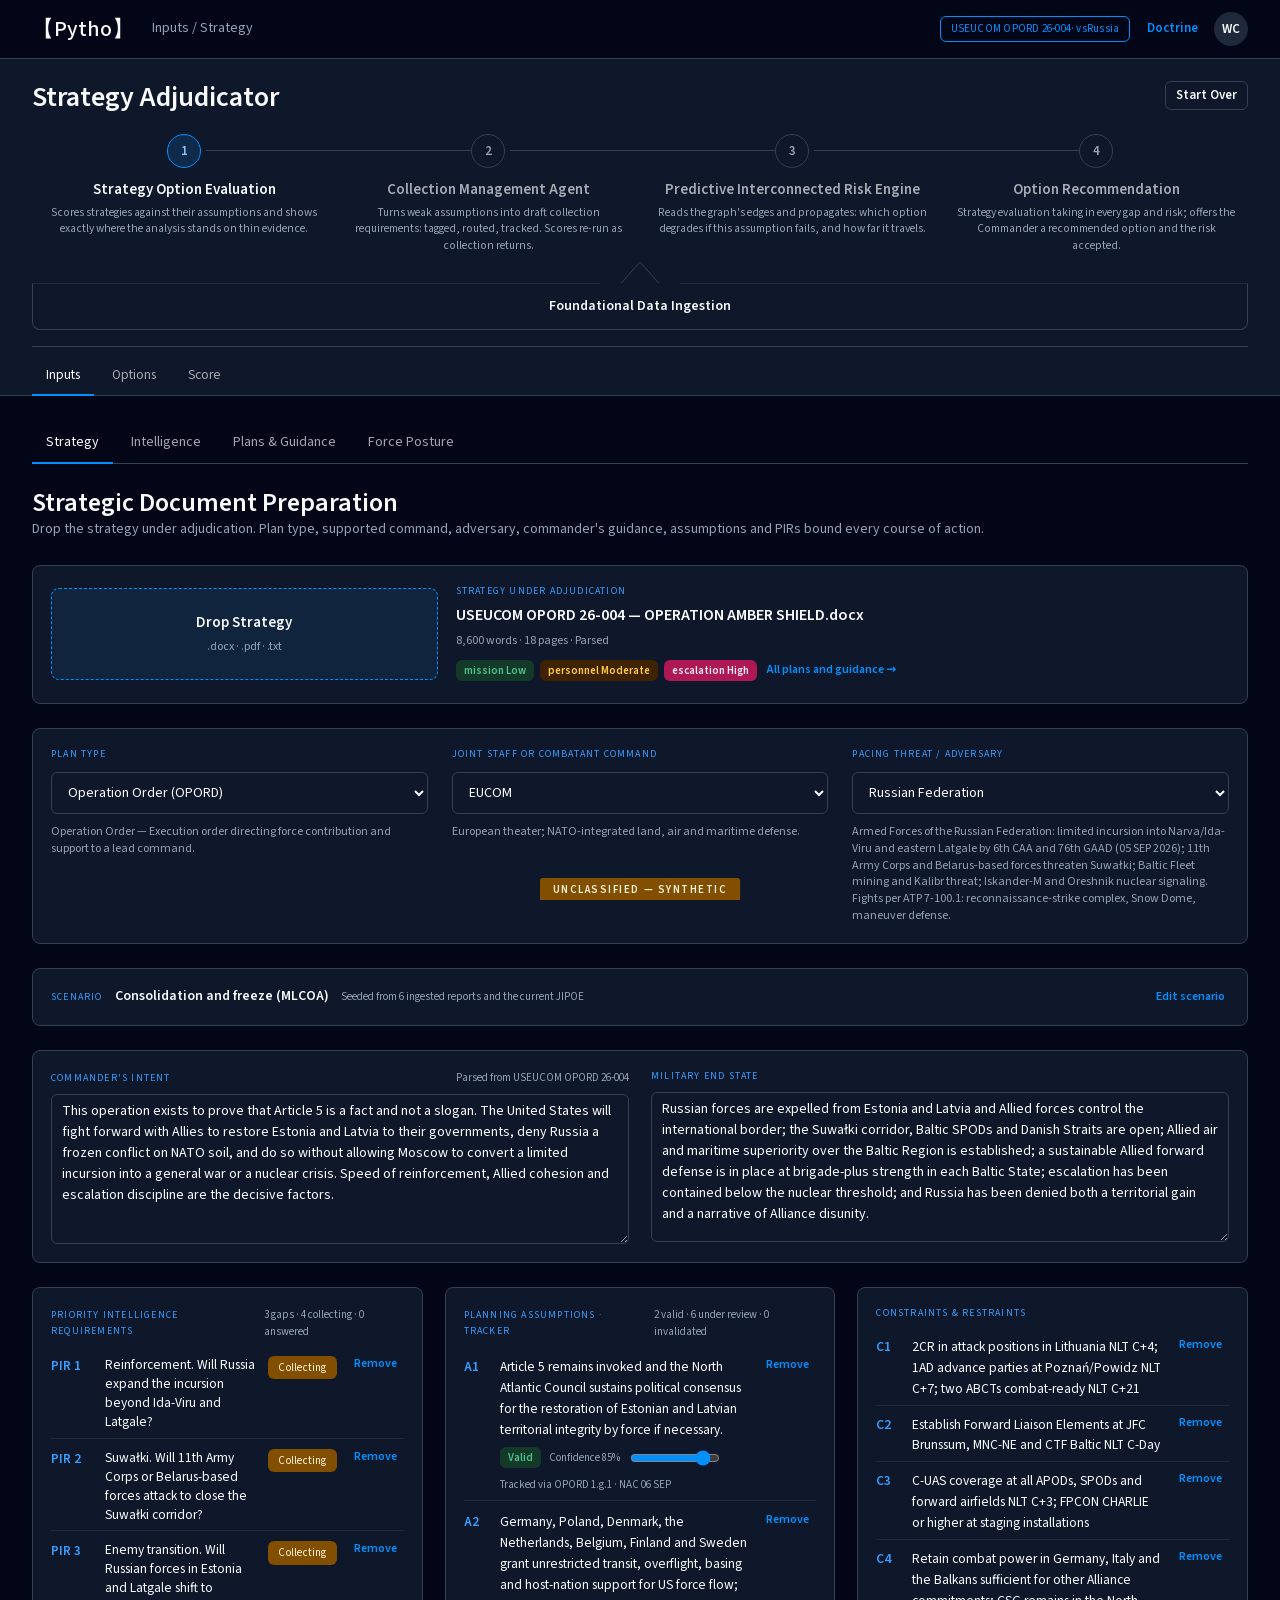
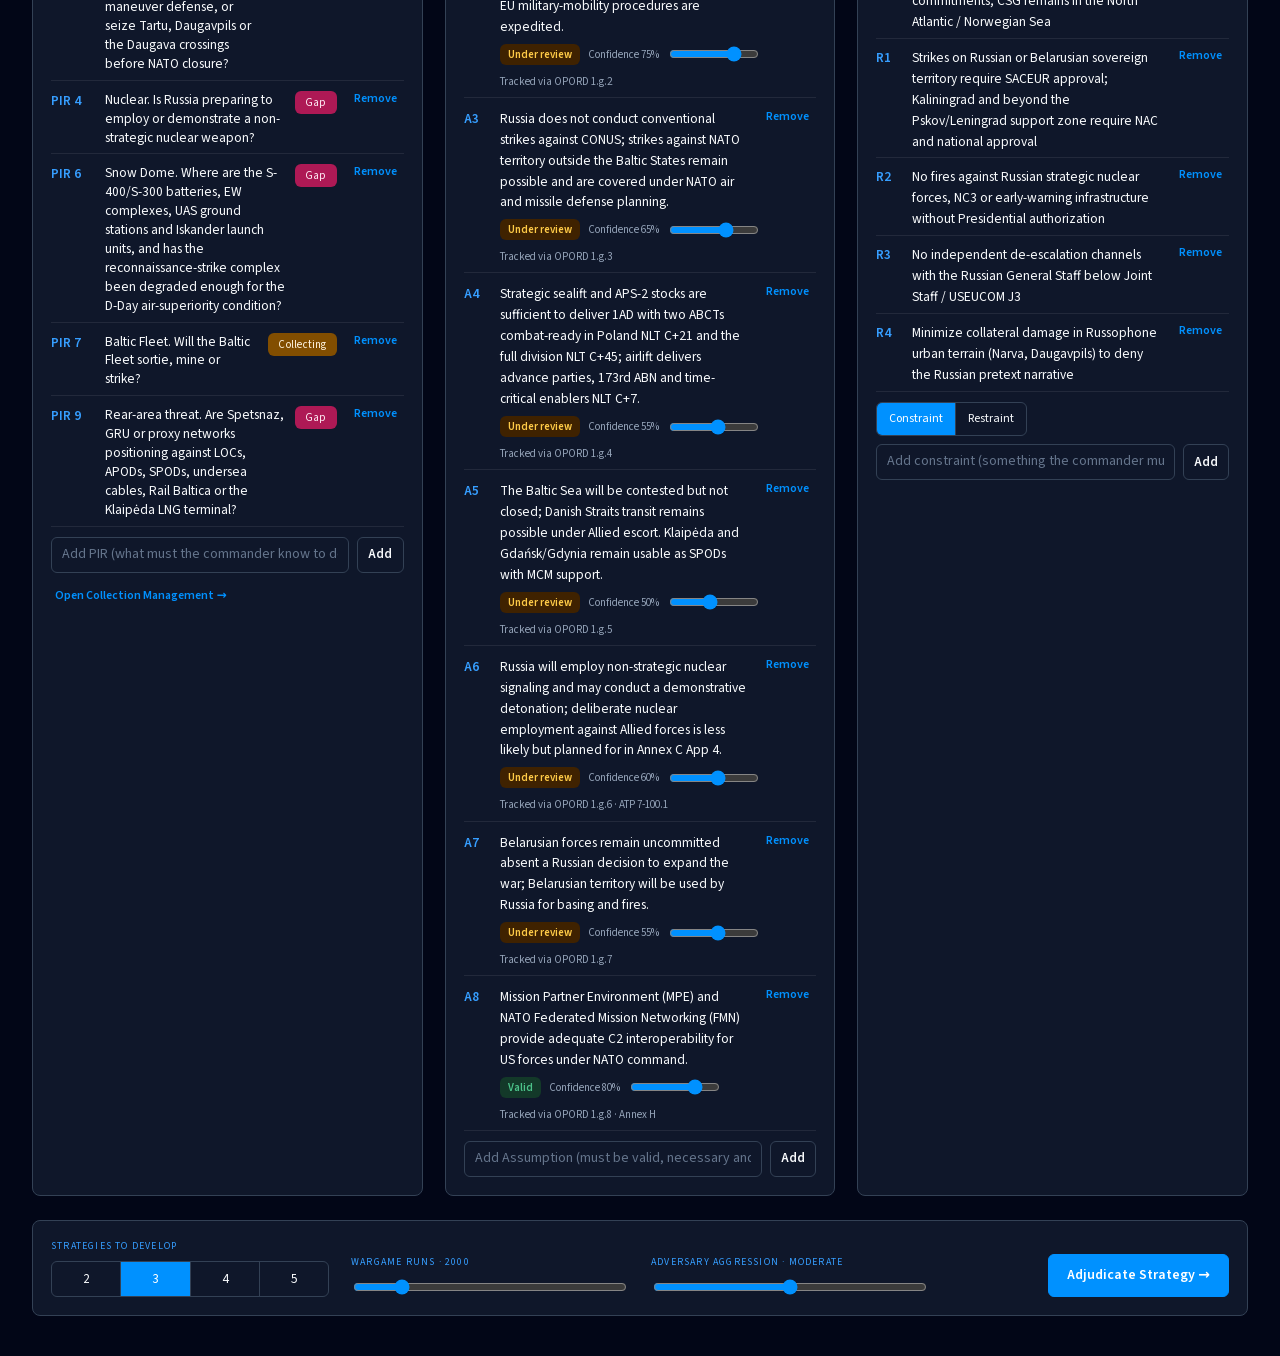
==== commit 37822c8d: "Serve the v3 wargaming shell at / and keep the API-backed workbench at /wired Recovered Stratistics " ====
--- a/app/ui/index.html
+++ b/app/ui/index.html
@@ -3,12 +3,9 @@
 <head>
 <meta charset="utf-8">
 <meta name="viewport" content="width=device-width, initial-scale=1">
-<title></title>
+<title>Stratistics Wargaming System</title>
 
-<!-- Recovered design-system CSS, in the document order the artifact used:
-     tokens + Barlow faces, then the Source Sans 3 faces, then the app's
-     own overrides. Byte-identical to the artifact's three <style> islands
-     apart from the font url() rewrites. -->
+<!-- Recovered design-system CSS, in the artifact's document order. -->
 <link rel="stylesheet" href="./src/styles/01-industry-tokens.css">
 <link rel="stylesheet" href="./src/styles/02-source-sans-3.css">
 <link rel="stylesheet" href="./src/styles/03-app-overrides.css">
@@ -24,41 +21,16 @@
     border: 1px solid rgb(130, 78, 0); border-bottom: 0;
     border-radius: 4px 4px 0 0; padding: 5px 12px;
   }
-  /* Shown instead of the app when GET /api/meta fails. */
-  #boot-error {
-    max-width: 640px; margin: 12vh auto; padding: 24px 28px;
-    border: 1px solid rgb(174, 25, 85); border-radius: 8px;
-    background: rgb(30, 8, 18); color: rgb(254, 236, 244);
-    font: 14px/1.6 var(--font-body, system-ui, sans-serif);
-  }
-  #boot-error h1 { font-size: 22px; margin: 0 0 10px; }
-  #boot-error .code {
-    margin: 0 0 8px; font-family: ui-monospace, SFMono-Regular, Menlo, monospace;
-    font-size: 12px; letter-spacing: .06em; text-transform: uppercase;
-  }
-  #boot-error .msg { margin: 0 0 12px; }
-  #boot-error .hint { margin: 0; opacity: .75; font-size: 13px; }
 </style>
 
-<!-- React 18.3.1 UMD, vendored and pinned. Loading them here makes
-     dc-runtime's loadReactUmd() short-circuit, so nothing is fetched from
-     a CDN and the page works offline. -->
+<!-- React 18.3.1 UMD, vendored and pinned: nothing is fetched from a CDN. -->
 <script src="./vendor/react.production.min.js"></script>
 <script src="./vendor/react-dom.production.min.js"></script>
-<!-- @ds-bundle stub for the "Industry_indust" design-system namespace.
-     Declares no components; kept because the artifact shipped it. -->
 <script src="./vendor/ds-bundle-industry.js"></script>
-
-<script src="./src/branding.js"></script>
-<!-- window.API — the typed fetch client. Same-origin /api unless a page sets
-     window.API_BASE before this script runs. -->
-<script src="./src/api.js"></script>
 <script src="./src/boot.js" defer></script>
 </head>
 <body>
-<div id="classification-marking" role="note"></div>
-<!-- boot.js fills this from src/app.dc.html, then loads vendor/dc-runtime.js,
-     which compiles the template and replaces this element with #dc-root. -->
+<div id="classification-marking" role="note">UNCLASSIFIED — SYNTHETIC</div>
 <x-dc></x-dc>
 </body>
 </html>
